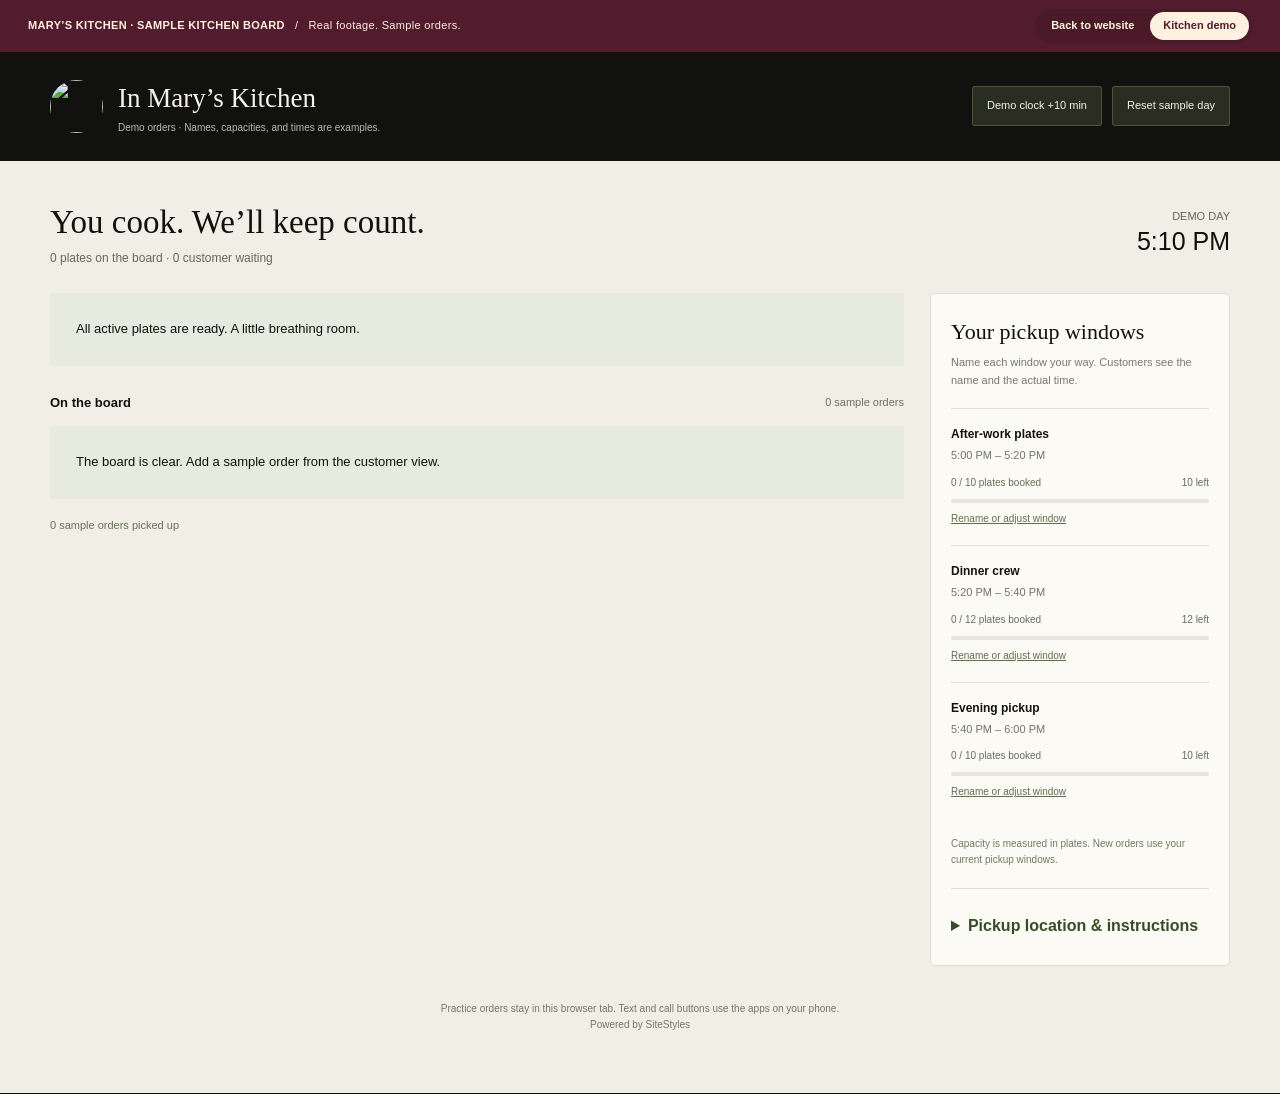
==== two-plates/kitchen.html @ 12875b67 "Back up two-plates/kitchen.html" ====
<!doctype html>
<html lang="en">
<head>
<meta charset="utf-8"><meta name="viewport" content="width=device-width,initial-scale=1">
<meta name="theme-color" content="#11120f">
<title>Pickup board · Mary’s Kitchen</title>
<meta name="description" content="A moving design preview for Mary’s Kitchen, created by SiteStyles. Explore the menu, real video clips, and a sample pickup workflow.">
<style>
@font-face{font-family:'Playfair Display';src:url(../assets/mary-editorial.otf);font-display:swap}
:root{--ink:#11120f;--paper:#f6f2e9;--gold:#e8bd69;--muted:#b9b9a9;--green:#b6d9a7;--line:rgba(232,189,105,.23);--serif:'Playfair Display',Georgia,serif;--sans:'DM Sans',Arial,sans-serif}
*{box-sizing:border-box}html{scroll-behavior:smooth;scroll-padding-top:108px}body{margin:0;background:var(--ink);color:var(--paper);font-family:var(--sans);font-size:15px;line-height:1.6}button,input,select{font:inherit}button,a{touch-action:manipulation}button{cursor:pointer}button:disabled{cursor:not-allowed;opacity:.45}a{color:inherit;text-decoration:none}button:focus-visible,a:focus-visible,select:focus-visible,input:focus-visible{outline:3px solid #97b7ff;outline-offset:4px}button{border:0}button,a,input,select{-webkit-tap-highlight-color:transparent}img,video{display:block;width:100%;object-fit:cover}h1,h2,h3,p{margin:0}h1,h2,h3{font-weight:500}button:active{transform:translateY(1px)}[hidden]{display:none!important}.wrap{width:min(1180px,calc(100% - 80px));margin-inline:auto}.eyebrow{font-size:11px;letter-spacing:.19em;text-transform:uppercase;font-weight:700}.muted{color:var(--muted)}.serif{font-family:var(--serif)}.gold{color:var(--gold)}.previewbar{position:relative;z-index:12;background:#e8bd69;color:#292315;display:flex;justify-content:space-between;align-items:center;gap:15px;padding:9px 28px;font-size:11px;letter-spacing:.03em;flex-wrap:wrap}.previewbar strong{font-weight:700}.view-switch{display:flex;background:rgba(17,18,15,.12);padding:3px;border-radius:20px;gap:3px}.view-switch button{background:transparent;border-radius:18px;color:#2b2518;padding:5px 13px;font-size:11px;font-weight:600}.view-switch button[aria-pressed=true]{background:var(--ink);color:var(--paper)}.site-nav{position:sticky;top:0;z-index:10;background:rgba(17,18,15,.96);border-bottom:1px solid var(--line);backdrop-filter:blur(18px)}.nav-inner{height:87px;display:flex;align-items:center;justify-content:space-between;gap:24px}.brand{display:flex;gap:12px;align-items:center;flex-shrink:0}.brand img{width:59px;height:59px;border-radius:50%}.brand-name{font-family:var(--serif);font-size:21px;line-height:1.1}.brand-name small{font-family:var(--sans);display:block;font-size:8px;letter-spacing:.32em;margin-top:7px;color:var(--gold)}.nav-links{display:flex;align-items:center;gap:30px;font-size:12px}.nav-links a{transition:color .2s}.nav-links a:hover{color:var(--gold)}.bag{display:flex;align-items:center;gap:12px;background:var(--gold);color:#211b10;padding:12px 19px;border-radius:3px;font-size:12px;font-weight:700}.bag span{background:var(--ink);color:var(--paper);width:23px;height:23px;display:grid;place-items:center;border-radius:50%;font-size:11px}.hero{position:relative;overflow:hidden;min-height:650px;display:grid;align-items:center}.hero-content{position:relative;z-index:2;padding-block:80px;pointer-events:none}.hero-content>*{pointer-events:auto}.hero-kicker{display:flex;align-items:center;gap:13px;color:var(--gold)}.hero-kicker:before{content:'';width:35px;height:1px;background:var(--gold)}.hero h1{font-family:var(--serif);font-size:clamp(66px,7.4vw,106px);line-height:1.02;letter-spacing:-.055em;max-width:690px;margin-top:24px}.hero h1 em{font-weight:500;color:var(--gold)}.hero p{max-width:340px;margin-top:25px;color:#d8d7c9;font-size:14px;line-height:1.8}.hero-buttons{display:flex;gap:23px;align-items:center;margin-top:30px}.btn{padding:15px 24px;border-radius:3px;display:inline-flex;align-items:center;justify-content:center;gap:16px;background:var(--gold);color:#221c10;font-size:12px;font-weight:700;transition:background .25s,transform .25s}.btn span{font-family:Arial,sans-serif}.btn:hover{background:#f1ce8b;transform:translateY(-2px)}.btn-dark{background:var(--ink);color:var(--paper)}.btn-dark:hover{background:#34362c}.text-link{font-size:12px;border-bottom:1px solid var(--line);padding-bottom:4px}.hero-media{position:absolute;width:56%;right:0;top:0;bottom:0;overflow:hidden;background:#29231b}.hero-media video{height:100%;object-position:center}.hero-media:after{content:'';position:absolute;inset:0;background:linear-gradient(90deg,var(--ink) 0%,rgba(17,18,15,.78) 8%,rgba(17,18,15,.08) 65%),linear-gradient(0deg,rgba(17,18,15,.33),transparent 45%)}.hero-label{position:absolute;right:34px;bottom:30px;z-index:2;font-size:10px;letter-spacing:.09em;color:#fff;text-shadow:0 1px 5px #000}.round-stamp{position:absolute;right:39px;top:45px;width:111px;height:111px;border:1px solid rgba(246,242,233,.5);border-radius:50%;display:flex;align-items:center;justify-content:center;text-align:center;z-index:2;font-family:var(--serif);font-size:17px;line-height:1.25;transform:rotate(12deg);backdrop-filter:blur(12px);background:#17191044;animation:stampFloat 6s ease-in-out infinite}.round-stamp span{font-size:25px;color:var(--gold)}.motion-control{background:rgba(17,18,15,.65);color:var(--paper);border:1px solid #ffffff55;position:absolute;right:31px;top:184px;z-index:3;padding:8px 13px;border-radius:20px;font-size:10px}.ticker{overflow:hidden;border-block:1px solid var(--line);background:#1b1d16;padding:15px 0;color:var(--gold)}.ticker-track{display:flex;width:max-content;gap:38px;animation:marquee 30s linear infinite;font-size:11px;letter-spacing:.22em;white-space:nowrap}.ticker-track span{display:flex;gap:38px}.ticker i{font-style:normal}.section{padding:88px 0}.section-heading{display:flex;justify-content:space-between;gap:28px;align-items:flex-end;margin-bottom:34px}.section-heading h2{font-family:var(--serif);font-size:clamp(34px,4vw,51px);letter-spacing:-.04em;line-height:1.13;margin-top:10px}.section-heading p{max-width:320px;font-size:12px}.menu-section{background:var(--paper);color:var(--ink)}.menu-section .eyebrow{color:#7c5924}.menu-note{font-size:11px;color:#66675b;border-bottom:1px solid #d8d3c6;padding-bottom:15px;margin-bottom:28px}.menu-grid{display:grid;grid-template-columns:1.15fr 1fr;gap:32px}.food-image{position:relative;overflow:hidden;aspect-ratio:1.42;background:#d0b286}.food-image img{height:100%;transition:transform .7s}.food-card:hover img{transform:scale(1.045)}.food-tag{position:absolute;left:17px;top:17px;font-size:9px;letter-spacing:.09em;text-transform:uppercase;padding:7px 11px;border-radius:2px;background:var(--paper);color:var(--ink)}.food-detail{padding-top:21px}.food-title{display:flex;justify-content:space-between;align-items:baseline;gap:10px}.food-title h3{font-family:var(--serif);font-size:26px;letter-spacing:-.035em}.food-title .price{font-size:15px;white-space:nowrap}.food-detail p{color:#64665b;font-size:12px;margin-top:5px;min-height:40px;max-width:390px}.food-action{margin-top:17px;display:flex;align-items:center;gap:15px}.food-action select{background:transparent;border:0;border-bottom:1px solid #c6c0b1;padding:10px 20px 10px 0;font-size:12px;min-width:0;flex:1;color:var(--ink);border-radius:0}.add-btn{background:var(--ink);color:var(--paper);font-size:11px;font-weight:600;padding:12px 20px;border-radius:3px;white-space:nowrap;transition:background .2s}.add-btn:hover{background:#4d4939}.extras{border-top:1px solid #d8d3c6;margin-top:36px;padding-top:23px;display:flex;align-items:center;justify-content:space-between;gap:20px}.extras h3{font-family:var(--serif);font-size:23px}.extras p{font-size:11px;color:#64665b}.extras .text-link{border-color:#8c744e;white-space:nowrap}.story-section{position:relative;overflow:hidden}.story-section:before{content:'M';position:absolute;font-family:var(--serif);font-size:480px;line-height:1;color:#e8bd6905;right:0;top:10px;pointer-events:none}.stories{display:flex;gap:22px;overflow-x:auto;scroll-snap-type:x mandatory;scrollbar-width:thin;scrollbar-color:#9f8053 #292b22;padding-bottom:18px;position:relative}.reel{flex:0 0 calc((100% - 44px)/3);scroll-snap-align:start;position:relative;aspect-ratio:.7;min-width:0;overflow:hidden;border-radius:4px;background:#2a2c23}.reel img{height:100%;transition:transform .8s}.reel:hover img{transform:scale(1.06)}.reel:after{content:'';position:absolute;inset:0;background:linear-gradient(0deg,#080a08eb,transparent 64%);pointer-events:none}.reel-info{position:absolute;z-index:1;bottom:25px;left:22px;right:20px}.reel-info h3{font-family:var(--serif);font-size:26px;line-height:1.2}.reel-info p{font-size:10px;color:#d7d8cb;margin-top:9px}.play-btn{position:absolute;z-index:2;top:18px;right:18px;width:43px;height:43px;border-radius:50%;background:#f6f2e9ed;color:var(--ink);display:grid;place-items:center;font-size:15px;transition:transform .3s}.play-btn:hover{transform:scale(1.1)}.story-nav{display:flex;gap:9px}.round-btn{width:39px;height:39px;border:1px solid var(--line);color:var(--paper);background:transparent;border-radius:50%;font-size:18px}.about-line{display:grid;grid-template-columns:1fr 1fr;gap:70px;align-items:center;border-top:1px solid var(--line);margin-top:55px;padding-top:44px}.about-line h3{font-family:var(--serif);font-size:36px;line-height:1.25;letter-spacing:-.035em}.about-line p{font-size:13px;color:var(--muted);max-width:390px}.pickup-band{padding:62px 0;background:#d8ad5e;color:var(--ink)}.pickup-content{display:flex;align-items:center;justify-content:space-between;gap:30px}.pickup-content h2{font-family:var(--serif);font-size:42px;line-height:1.1;letter-spacing:-.04em;margin-top:10px}.pickup-content p{font-size:12px;margin-top:12px;max-width:390px}.footer{padding:48px 0 25px}.footer-inner{display:flex;align-items:center;justify-content:space-between;gap:25px}.footer-inner .brand{opacity:.9}.footer-links{display:flex;gap:25px;font-size:11px}.powered{text-align:center;color:#969b89;font-size:10px;margin-top:36px;padding-top:20px;border-top:1px solid var(--line)}.powered a{color:var(--gold)}.reveal{animation:fadeUp .8s both}.hero h1{animation:fadeUp .9s both}.hero p{animation:fadeUp 1s .1s both}.hero-buttons{animation:fadeUp 1s .2s both}.paused *, .paused *:before,.paused *:after{animation-play-state:paused!important}.toast{position:fixed;z-index:30;bottom:25px;left:50%;transform:translate(-50%,30px);background:var(--gold);color:var(--ink);padding:13px 22px;border-radius:4px;box-shadow:0 12px 45px #0004;font-size:12px;opacity:0;transition:opacity .3s,transform .3s;pointer-events:none;max-width:calc(100% - 30px);text-align:center}.toast.show{opacity:1;transform:translate(-50%,0)}
dialog{color:var(--ink);border:0;padding:0;background:var(--paper);max-height:91dvh;box-shadow:0 24px 120px #0009}dialog::backdrop{background:#080a08bb;backdrop-filter:blur(5px)}.drawer{margin:0 0 0 auto;height:100dvh;max-height:100dvh;width:min(490px,100%);max-width:100%;padding:28px;overflow-y:auto}.dialog-head{display:flex;align-items:center;justify-content:space-between;gap:20px;margin-bottom:20px}.dialog-head h2{font-family:var(--serif);font-size:30px}.close-btn{background:#e4dfd4;color:var(--ink);border-radius:50%;height:36px;width:36px;flex-shrink:0;font-size:21px}.demo-note{background:#e9e1cf;border-radius:3px;padding:11px 13px;font-size:11px;color:#665437;margin-bottom:20px}.cart-empty{text-align:center;padding:70px 20px}.cart-empty h3{font-family:var(--serif);font-size:29px}.cart-empty p{color:#64665b;font-size:12px;margin:10px 0 24px}.cart-row{border-bottom:1px solid #d8d3c6;padding:15px 0;display:flex;justify-content:space-between;gap:20px}.cart-row strong{font-size:13px;font-weight:600;display:block}.cart-row small{font-size:10px;color:#6b6d61}.qty{display:flex;align-items:center;gap:12px;margin-top:6px;font-size:12px}.qty button{width:28px;height:28px;background:#e6e0d4;border-radius:50%;color:var(--ink)}.total{display:flex;justify-content:space-between;margin:21px 0;font-size:17px}.checkout-label{font-size:11px;letter-spacing:.11em;text-transform:uppercase;font-weight:700;margin-top:24px;margin-bottom:12px;display:block}.slot-choices{display:grid;gap:9px}.slot-choice{display:flex;justify-content:space-between;align-items:center;border:1px solid #cbc4b5;background:transparent;color:var(--ink);text-align:left;padding:12px;border-radius:3px;gap:15px}.slot-choice.selected{border-color:#494e3e;background:#e4e7dc;box-shadow:inset 3px 0 0 #494e3e}.slot-choice strong{font-size:12px;display:block}.slot-choice small{font-size:11px;color:#64665b;display:block}.slot-choice .capacity{font-size:10px;white-space:nowrap;color:#4e5b3b}.name-input{width:100%;border:1px solid #c7c1b3;background:#fff9;padding:12px;border-radius:3px;font-size:16px;color:var(--ink)}.wide-btn{width:100%;margin-top:23px}.tiny{font-size:10px;color:#696c5f;line-height:1.5;margin-top:10px}.confirm{padding:35px;text-align:center;width:min(440px,calc(100% - 32px));border-radius:6px}.confirm-mark{font-family:var(--serif);font-size:45px;color:#556849;margin-bottom:10px}.confirm h2{font-family:var(--serif);font-size:31px;line-height:1.2}.confirm p{font-size:13px;margin-top:13px}.confirm .btn{margin-top:24px}.video-dialog{background:#090b08;width:min(450px,calc(100% - 24px));border-radius:5px;overflow:hidden}.video-dialog video{max-height:79dvh;object-fit:contain;width:100%}.video-dialog .close-btn{position:absolute;z-index:2;right:12px;top:12px}.poster-dialog{width:min(520px,calc(100% - 24px));background:#11120f;padding:10px;overflow:auto}.poster-dialog .close-btn{position:sticky;top:8px;float:right;z-index:2}.poster-dialog img{height:auto;object-fit:contain}.error-message{font-size:12px;color:#9c3022;margin-top:10px}
/* Mary's private work screen: all records here are demonstration data. */
.kitchen{background:#f1eee5;color:var(--ink);min-height:850px;padding-bottom:60px}.kitchen-header{background:var(--ink);color:var(--paper);padding:25px 0}.kitchen-header .wrap{display:flex;justify-content:space-between;align-items:center;gap:20px}.kitchen-title{display:flex;align-items:center;gap:15px}.kitchen-title img{width:53px;height:53px;border-radius:50%}.kitchen-title h1{font-family:var(--serif);font-size:27px}.kitchen-title p{font-size:10px;color:var(--muted)}.kitchen-header button{background:#2a2d22;color:var(--paper);border:1px solid var(--line);padding:10px 14px;border-radius:3px;font-size:11px}.kitchen-top{display:flex;justify-content:space-between;align-items:center;gap:20px;padding-top:35px;padding-bottom:25px}.kitchen-top h2{font-family:var(--serif);font-size:33px}.kitchen-top p{font-size:12px;color:#65695b}.clock{text-align:right;font-size:11px;color:#65695b}.clock strong{display:block;font-size:25px;color:var(--ink);font-weight:500;line-height:1.2}.kitchen-columns{display:grid;grid-template-columns:1fr 300px;gap:26px;align-items:start}.next-card{background:#242a1e;color:var(--paper);padding:25px;border-radius:5px;position:relative;overflow:hidden}.next-card .eyebrow{color:var(--gold)}.next-card h3{overflow-wrap:anywhere;font-family:var(--serif);font-size:29px;margin-top:10px}.next-card p{font-size:12px;color:#d9ddcc;margin-top:8px}.next-card .btn{margin-top:20px;padding:12px 18px}.next-header{display:flex;justify-content:space-between;gap:12px;align-items:center}.flag{display:inline-flex;font-size:10px;align-items:center;gap:6px;padding:5px 9px;border-radius:3px;white-space:nowrap;font-weight:600}.flag.late{background:#f1d6ce;color:#8e3423}.flag.soon{background:#f2dfae;color:#735614}.flag.waiting{background:#e7daf5;color:#624189}.flag.good{background:#dbe8d0;color:#38552a}.flag.neutral{background:#e6e5dd;color:#505749}.queue-title{display:flex;align-items:center;justify-content:space-between;margin:27px 0 13px;font-size:12px}.queue-title h3{font-weight:700;font-size:13px}.order-row{background:#fcfaf4;border:1px solid #dfddd3;border-radius:4px;padding:19px;margin-bottom:11px;animation:fadeUp .35s both}.order-head{display:flex;justify-content:space-between;align-items:flex-start;gap:14px}.order-head h3{overflow-wrap:anywhere;font-size:14px;font-weight:600}.order-head small{font-size:10px;color:#727567}.order-flags{display:flex;gap:6px;flex-wrap:wrap;margin-top:10px}.order-items{font-size:12px;margin-top:10px;color:#555d4a}.order-foot{display:flex;justify-content:space-between;align-items:center;gap:12px;margin-top:16px;padding-top:12px;border-top:1px solid #e9e6dc}.order-foot small{font-size:10px;color:#77796e}.order-btn{font-size:11px;font-weight:600;background:#313b27;color:#f6f2e9;padding:9px 13px;border-radius:3px}.ready-btn{background:#e3e8dc;color:#35452a}.kitchen-side{background:#fcfaf4;border:1px solid #dedbcf;border-radius:5px;padding:20px}.kitchen-side h3{font-family:var(--serif);font-size:22px}.kitchen-side>p{font-size:11px;color:#757969;margin:5px 0 19px}.slot-admin{padding:16px 0;border-top:1px solid #e4e0d4}.slot-admin strong{font-size:12px;display:block}.slot-admin p{font-size:11px;color:#707665;margin:3px 0 10px}.slot-capacity{display:flex;justify-content:space-between;gap:10px;font-size:10px;color:#666e5a}.capacity-track{height:4px;background:#e6e6db;margin-top:8px;border-radius:3px;overflow:hidden}.capacity-track span{height:100%;display:block;background:#77835f}.edit-slot{background:transparent;color:#626d50;text-decoration:underline;font-size:10px;padding:8px 0 0}.slot-form{margin-top:12px;display:grid;gap:9px}.slot-form label{font-size:10px;color:#636c55;display:grid;gap:4px}.slot-form input{background:#f1eee5;color:var(--ink);border:1px solid #cbc8ba;padding:7px;border-radius:3px;min-width:0;width:100%;font-size:16px}.time-fields{display:grid;grid-template-columns:1fr 1fr;gap:8px}.slot-form button{background:#313b27;color:var(--paper);padding:8px;border-radius:3px;font-size:11px}.kitchen-info{font-size:10px;color:#727a64;margin-top:18px}.complete-count{font-size:11px;color:#667359;margin-top:18px}.kitchen-footer{font-size:10px;text-align:center;color:#727868;margin-top:35px}.no-orders{padding:26px;background:#e6eadf;font-size:13px;border-radius:3px}.bottom-nav{display:none}
@keyframes marquee{to{transform:translateX(-50%)}}@keyframes fadeUp{from{opacity:0;transform:translateY(19px)}to{opacity:1;transform:translateY(0)}}@keyframes stampFloat{0%,100%{transform:translateY(0) rotate(12deg)}50%{transform:translateY(-8px) rotate(7deg)}}
@media(min-width:1400px){.hero{min-height:720px}.hero-media{width:58%}}
@media(max-width:850px){.wrap{width:calc(100% - 44px)}.nav-links{gap:17px}.hero{min-height:590px}.hero h1{font-size:74px}.hero-media{width:64%}.hero-media:after{background:linear-gradient(90deg,var(--ink),#11120fa6 20%,#11120f08 90%),linear-gradient(0deg,#11120f55,transparent)}.section{padding:65px 0}.menu-grid{gap:22px}.food-title h3{font-size:23px}.food-title .price{font-size:13px}.round-stamp{right:20px;top:32px;width:90px;height:90px;font-size:14px}.motion-control{top:141px;right:22px}.kitchen-columns{grid-template-columns:1fr 270px;gap:18px}.kitchen-side{padding:17px}.story-section .section-heading p{max-width:260px}.reel-info h3{font-size:24px}.reel-info{left:17px;bottom:18px}.about-line{gap:35px}.about-line h3{font-size:31px}}
@media(max-width:620px){body{font-size:14px}.wrap{width:calc(100% - 36px)}.previewbar{padding:9px 14px;gap:8px;font-size:9px;justify-content:center}.previewbar .preview-detail{display:none}.view-switch button{font-size:10px;padding:5px 16px}.nav-inner{height:75px;gap:13px}.brand{gap:8px}.brand img{width:49px;height:49px}.brand-name{font-size:18px}.brand-name small{font-size:7px;margin-top:6px;letter-spacing:.22em}.nav-links{display:none}.bag{padding:9px 11px;gap:8px;font-size:11px}.bag span{width:22px;height:22px}.hero{min-height:720px;align-items:start}.hero-content{padding-top:39px;padding-bottom:345px}.hero h1{font-size:67px;margin-top:17px;max-width:360px;line-height:1.02}.hero p{font-size:12px;max-width:300px;margin-top:17px}.hero .eyebrow{font-size:9px}.hero-buttons{gap:22px;margin-top:23px}.btn{padding:13px 20px;font-size:11px}.text-link{font-size:11px}.hero-media{top:280px;left:0;right:0;bottom:0;width:100%}.hero-media video{object-position:center 53%}.hero-media:after{background:linear-gradient(180deg,var(--ink),#11120f77 12%,transparent 48%),linear-gradient(0deg,#11120f77,transparent 30%)}.round-stamp{top:auto;bottom:31px;right:22px;width:90px;height:90px;font-size:14px}.motion-control{top:auto;bottom:30px;right:auto;left:18px}.hero-label{bottom:80px;left:20px;right:auto;font-size:9px;max-width:170px;line-height:1.5}.hero-kicker:before{width:25px}.ticker{padding:12px 0}.ticker-track{font-size:9px;gap:25px}.ticker-track span{gap:25px}.section{padding:49px 0}.section-heading{display:block;margin-bottom:23px}.section-heading h2{font-size:38px}.section-heading p{margin-top:14px;font-size:11px;max-width:290px}.menu-note{font-size:10px;line-height:1.6;margin-bottom:23px}.menu-grid{grid-template-columns:1fr;gap:34px}.food-image{aspect-ratio:1.35}.food-detail{padding-top:16px}.food-title h3{font-size:27px}.food-title .price{font-size:15px}.food-detail p{font-size:12px;min-height:0}.food-action{margin-top:13px}.food-action select{font-size:13px}.food-tag{font-size:9px}.extras{align-items:flex-start;margin-top:31px;padding-top:22px}.extras h3{font-size:22px}.extras p{max-width:190px;font-size:10px;margin-top:3px}.extras .text-link{margin-top:5px;font-size:10px}.story-section .section-heading{position:relative;padding-right:85px}.story-section .section-heading h2{font-size:35px}.story-section .section-heading p{font-size:11px;max-width:240px}.story-nav{position:absolute;right:0;top:30px;gap:7px}.round-btn{width:33px;height:33px;font-size:17px}.stories{gap:15px;margin-right:-18px;padding-right:18px}.reel{flex-basis:78%;aspect-ratio:.72}.reel-info h3{font-size:29px}.reel-info{left:21px;bottom:24px}.about-line{grid-template-columns:1fr;gap:20px;margin-top:32px;padding-top:30px}.about-line h3{font-size:31px}.about-line p{font-size:12px}.pickup-band{padding:40px 0}.pickup-content{display:block}.pickup-content h2{font-size:37px}.pickup-content p{font-size:11px}.pickup-content .btn{margin-top:24px}.footer{padding-top:30px}.footer-inner{align-items:flex-start;gap:15px}.footer-links{flex-direction:column;gap:8px;font-size:10px}.powered{font-size:9px;margin-top:27px;padding-top:18px}.drawer{padding:23px}.dialog-head h2{font-size:29px}.slot-choice{padding:12px 10px}.confirm{padding:28px}.kitchen-header{padding:17px 0}.kitchen-header .wrap{align-items:flex-start;gap:10px}.kitchen-title img{width:43px;height:43px}.kitchen-title{gap:10px}.kitchen-title h1{font-size:22px}.kitchen-title p{font-size:9px}.kitchen-header button{padding:8px 10px;font-size:9px}.kitchen-top{padding-block:25px;align-items:flex-start}.kitchen-top h2{font-size:29px}.kitchen-top p{font-size:11px;max-width:210px}.clock{font-size:9px;flex-shrink:0}.clock strong{font-size:22px}.kitchen-columns{display:flex;flex-direction:column}.kitchen-main,.kitchen-side{width:100%}.kitchen-side{order:2;margin-top:7px;padding:20px}.next-card{padding:21px}.next-card h3{font-size:27px}.next-card .eyebrow{font-size:10px}.next-card p{font-size:11px}.flag{font-size:9px;padding:5px 7px}.order-row{padding:16px}.order-head h3{font-size:13px}.order-foot small{max-width:180px}.slot-admin{padding-block:18px}.slot-admin strong{font-size:13px}.slot-admin p{font-size:12px}.slot-capacity{font-size:11px}.edit-slot{font-size:12px;min-height:36px}.kitchen-footer{font-size:9px}.food-action button,.food-action select{min-height:44px}}
@media(max-width:355px){.footer-inner{flex-direction:column}.footer-links{flex-direction:row;flex-wrap:wrap}.bag{font-size:10px;white-space:nowrap}.brand-name small{font-size:6px}.hero h1{font-size:58px}.hero{min-height:695px}.brand-name{font-size:16px}.brand img{width:43px;height:43px}.bag{padding:8px}.next-header{align-items:flex-start;flex-direction:column}.order-foot{align-items:flex-start}.food-title h3{font-size:24px}}
@media(prefers-reduced-motion:reduce){html{scroll-behavior:auto}*,*:before,*:after{animation:none!important;transition:none!important}.hero h1,.hero p,.hero-buttons{opacity:1}}

#customer-view{display:none!important}.previewbar{background:#531b2e;color:#fff1df}.view-switch button{color:#fff1df}.view-switch button[aria-pressed=true]{background:#fff1df;color:#531b2e}.kitchen-title img{object-fit:contain}.kitchen-header .wrap{flex-wrap:wrap}#reset-demo{margin-left:10px}

.pickup-settings { border-top: 1px solid #dfddcf; margin-top: 1.25rem; padding-top: 1.1rem; }
.pickup-settings summary { color: #384c2b; font-weight: 650; cursor: pointer; padding: .4rem 0; font-size: 1rem; }
.pickup-settings form { display: grid; gap: .65rem; margin-top: .65rem; }
.pickup-settings label, .contact-panel label { display: block; color: #35452a; font-weight: 600; font-size: .94rem; }
.pickup-settings input, .pickup-settings textarea, .contact-draft {
  display: block; width: 100%; min-width: 0; border: 1px solid #a7b095; border-radius: 4px;
  color: #20251b; background: #fffef9; font: inherit; font-size: 1rem; line-height: 1.45;
  padding: .65rem .75rem; margin-top: .3rem;
}
.pickup-settings textarea, .contact-draft { resize: vertical; }
.pickup-settings p, .contact-help, .contact-missing { color: #535e48; font-size: .88rem; line-height: 1.5; }
.contact-panel { background: #edf0e5; border: 1px solid #dce4cc; border-radius: 5px; padding: .9rem 1rem; margin-top: 1rem; }
.contact-panel h4 { color: #2f4226; font-size: 1.05rem; }
.contact-panel h4:focus-visible { outline: 2px solid #536644; outline-offset: 3px; }
.contact-number { display: block; margin: .2rem 0 .6rem; font-weight: 600; font-size: 1.05rem; user-select: all; overflow-wrap: anywhere; }
.contact-missing { margin-top: .5rem; }
.contact-draft { margin-bottom: .6rem; }
.contact-actions { display: flex; align-items: center; flex-wrap: wrap; gap: .5rem; margin: .35rem 0; }
.contact-actions a, .contact-actions button, .pickup-settings button {
  display: inline-flex; align-items: center; justify-content: center; min-height: 44px; padding: .5rem .85rem;
  border: 1px solid #879578; border-radius: 4px; background: #fcfaf4; color: #2d4124;
  font-family: var(--sans); font-size: .9rem; font-weight: 600; text-decoration: none; cursor: pointer;
}
.contact-actions .contact-text, .pickup-settings button { background: #334529; color: #fff; border-color: #334529; }
.contact-actions a:focus-visible, .contact-actions button:focus-visible { outline: 2px solid #304d24; outline-offset: 2px; }
.contact-actions button:disabled { opacity: .55; cursor: default; }
</style>
</head>
<body>
<div class="previewbar"><span><strong>MARY’S KITCHEN · SAMPLE KITCHEN BOARD</strong><span class="preview-detail"> &nbsp; / &nbsp; Real footage. Sample orders.</span></span><div class="view-switch" aria-label="Preview view"><button id="customer-tab" aria-pressed="true" type="button">Back to website</button><button id="kitchen-tab" aria-pressed="false" type="button">Kitchen demo</button></div></div>
<div id="customer-view">
<header class="site-nav"><div class="wrap nav-inner"><a class="brand" href="#home" aria-label="Mary’s Kitchen home"><img src="../assets/logo-clean.png" alt="Mary’s Kitchen logo"><span class="brand-name">Mary’s Kitchen<small>GOOD FOOD. GREAT VIBES.</small></span></a><nav class="nav-links" aria-label="Main navigation"><a href="#menu">The menu</a><a href="#stories">The food & the love</a><a href="#mary">Mary’s way</a></nav><button class="bag" id="open-cart" type="button">Your plate <span id="bag-count">0</span></button></div></header>
<main>
<section class="hero" id="home"><div class="hero-media"><video id="hero-video" src="../assets/hero.mp4" poster="../assets/pasta-retouched.png" muted loop playsinline aria-label="A close-up of Mary’s food from her uploaded video"></video></div><div class="wrap hero-content"><div class="eyebrow hero-kicker">Welcome to Mary’s Kitchen</div><h1>Big flavor.<br><em>Mary’s way.</em></h1><p>Rasta pasta, golden fried chicken, and something sweet. Come hungry. Leave with a good plate.</p><div class="hero-buttons"><a class="btn" href="#menu">Find your plate <span aria-hidden="true">→</span></a><a class="text-link" href="#stories">See what’s cooking ↓</a></div></div><div class="round-stamp" aria-hidden="true"><div><span>♡</span><br>Real food.<br>Made with love.</div></div><button class="motion-control" id="motion-toggle" aria-pressed="false" type="button">Pause motion</button><span class="hero-label">A LITTLE LOOK INSIDE MARY’S KITCHEN</span></section>
<div class="ticker" aria-label="Good food, great vibes, made with love"><div class="ticker-track" aria-hidden="true"><span>GOOD FOOD <i>✦</i> GREAT VIBES <i>✦</i> MADE WITH LOVE <i>✦</i> MARY’S KITCHEN <i>✦</i> GOOD FOOD <i>✦</i> GREAT VIBES <i>✦</i> MADE WITH LOVE <i>✦</i> MARY’S KITCHEN <i>✦</i></span><span>GOOD FOOD <i>✦</i> GREAT VIBES <i>✦</i> MADE WITH LOVE <i>✦</i> MARY’S KITCHEN <i>✦</i> GOOD FOOD <i>✦</i> GREAT VIBES <i>✦</i> MADE WITH LOVE <i>✦</i> MARY’S KITCHEN <i>✦</i></span></div></div>
<section class="section menu-section" id="menu"><div class="wrap"><div class="section-heading"><div><div class="eyebrow">A good plate starts here</div><h2>What are you craving?</h2></div><p>Choose your plate. Choose your pickup window.<br>We’ll keep everything together.</p></div><p class="menu-note">PREVIEW MENU · Dishes and prices are from Mary’s shared posts. Availability and pickup windows are examples. No live orders or payments.</p><div class="menu-grid">
<article class="food-card"><div class="food-image"><img src="../assets/pasta-retouched.png" alt="Mary’s creamy pasta topped with steak, extracted from her food video" loading="lazy"><span class="food-tag">Creamy · Jerk seasoned · Full of flavor</span></div><div class="food-detail"><div class="food-title"><h3>Rasta pasta</h3><span class="price" id="pasta-price">$15</span></div><p>A creamy, colorful plate with the protein you love. Photo shows a steak variation.</p><div class="food-action"><select id="protein" aria-label="Choose your rasta pasta protein"><option value="chicken">Chicken · $15</option><option value="shrimp">Shrimp · $20</option><option value="salmon">Salmon · $25</option><option value="steak">Steak · $25</option></select><button class="add-btn" id="add-pasta" type="button">Add to my plate +</button></div></div></article>
<article class="food-card"><div class="food-image"><img src="../assets/chicken-retouched.png" alt="A fried chicken plate from Mary’s uploaded food video" loading="lazy"><span class="food-tag">Golden, crispy comfort</span></div><div class="food-detail"><div class="food-title"><h3>Fried chicken plate</h3><span class="price">$20</span></div><p>Juicy fried chicken with sides. Mary sets the day’s final lineup before orders open.</p><div class="food-action"><span style="font-size:12px;flex:1;color:#66675b">A little comfort on a plate.</span><button class="add-btn" id="add-chicken" type="button">Add to my plate +</button></div></div></article>
</div><div class="extras"><div><h3>Save room for sweet.</h3><p>Cake slices and lemonade are on Mary’s shared dessert menu.</p></div><button class="text-link" id="show-desserts" type="button" style="background:transparent;color:inherit">Peek at the sweets →</button></div></div></section>
<section class="section story-section" id="stories"><div class="wrap"><div class="section-heading"><div><div class="eyebrow gold">The food. The reactions. The real thing.</div><h2>Let the plates do the talking.</h2></div><div><p class="muted">A few moments from Mary’s shared videos.<br>Swipe through. Press play. Get hungry.</p><div class="story-nav" style="margin-top:17px"><button class="round-btn" id="story-prev" aria-label="Previous video" type="button">←</button><button class="round-btn" id="story-next" aria-label="Next video" type="button">→</button></div></div></div><div class="stories" id="story-track">
<article class="reel"><img src="../assets/review.jpg" alt="A reviewer holding a plate from Mary’s Kitchen" loading="lazy"><button class="play-btn" data-clip="review" aria-label="Play the first food review video" type="button">▶</button><div class="reel-info"><div class="eyebrow gold">The first-bite reaction</div><h3>A plate.<br>A whole experience.</h3><p>First-bite review · Press play</p></div></article>
<article class="reel"><img src="../assets/chicken-retouched.png" alt="A close-up of Mary’s fried chicken plate" loading="lazy"><button class="play-btn" data-clip="food" aria-label="Play Mary’s food close-up video" type="button">▶</button><div class="reel-info"><div class="eyebrow gold">Straight from the kitchen</div><h3>Look a little<br>closer.</h3><p>Mary’s real food · Shared video</p></div></article>
<article class="reel"><img src="../assets/car-review.jpg" alt="A customer trying a plate in a car in the uploaded review video" loading="lazy"><button class="play-btn" data-clip="car-review" aria-label="Play the second food review video" type="button">▶</button><div class="reel-info"><div class="eyebrow gold">Another first bite</div><h3>Good food.<br>Real reactions.</h3><p>First-bite review · Press play</p></div></article>
</div><div class="about-line" id="mary"><div><div class="eyebrow gold" style="margin-bottom:13px">A little Mary in every plate</div><h3>“I’m in the<br>kitchen, y’all.”</h3></div><div><p>Good food. Great vibes. Always. A place for Mary’s cooking, her latest plates, and all that personality—in one delicious little corner of the internet.</p><a class="text-link" href="https://www.instagram.com/marys_kitchen95/" target="_blank" rel="noopener" style="display:inline-block;margin-top:19px">Keep up with Mary →</a></div></div></div></section>
<section class="pickup-band"><div class="wrap pickup-content"><div><div class="eyebrow">Your plate. Your pickup window.</div><h2>A good meal.<br>A little less waiting.</h2><p>Choose a named pickup window when you order, then keep your order details close.</p></div><button class="btn btn-dark" id="pickup-cta" type="button">Build your plate <span aria-hidden="true">→</span></button></div></section>
</main><footer class="footer"><div class="wrap"><div class="footer-inner"><a class="brand" href="#home"><img src="../assets/logo-clean.png" alt=""><span class="brand-name">Mary’s Kitchen<small>REAL FOOD. MADE WITH LOVE.</small></span></a><div class="footer-links"><a href="#menu">Explore the menu</a><a href="https://www.instagram.com/marys_kitchen95/" target="_blank" rel="noopener">@marys_kitchen95 →</a></div></div><div class="powered">Powered by <a href="https://sitestyles.net" target="_blank" rel="noopener">SiteStyles</a> &nbsp;·&nbsp; Custom website design preview</div></div></footer>
</div>
<section class="kitchen" id="kitchen-view" hidden aria-label="Mary’s sample kitchen dashboard"><div class="kitchen-header"><div class="wrap"><div class="kitchen-title"><img src="../assets/logo-clean.png" alt=""><div><h1>In Mary’s Kitchen</h1><p>Demo orders · Names, capacities, and times are examples.</p></div></div><div><button id="advance-clock" type="button">Demo clock +10 min</button><button id="reset-demo" type="button">Reset sample day</button></div></div></div><div class="wrap"><div class="kitchen-top"><div><h2>You cook. We’ll keep count.</h2><p id="kitchen-summary"></p></div><div class="clock">DEMO DAY<strong id="demo-clock"></strong></div></div><div class="kitchen-columns"><div class="kitchen-main"><div id="next-order"></div><div class="queue-title"><h3>On the board</h3><span id="active-count" style="font-size:11px;color:#6b735f"></span></div><div id="order-board"></div><div id="complete-count" class="complete-count"></div></div><aside class="kitchen-side"><h3>Your pickup windows</h3><p>Name each window your way. Customers see the name and the actual time.</p><div id="slot-admin"></div><div class="kitchen-info">Capacity is measured in plates. New orders use your current pickup windows.</div>
<details class="pickup-settings"><summary>Pickup location &amp; instructions</summary>
<form id="pickup-settings">
  <label>Pickup spot<input name="location" maxlength="180" placeholder="Address or meeting point"></label>
  <label>Pickup instructions<textarea name="instructions" rows="3" maxlength="250" placeholder="Where to park or who to look for"></textarea></label>
  <p>New orders keep these details with their dinner window. You can edit an individual ready text on its ticket.</p>
  <button type="submit">Save pickup details</button><p id="pickup-saved" role="status"></p>
</form></details></aside></div><div class="kitchen-footer">Practice orders stay in this browser tab. Text and call buttons use the apps on your phone.<br>Powered by SiteStyles</div></div></section>
<dialog id="cart-dialog" class="drawer" aria-labelledby="cart-heading"><div class="dialog-head"><h2 id="cart-heading">Your next good plate.</h2><button type="button" class="close-btn" data-close="cart-dialog" aria-label="Close your plate">×</button></div><div class="demo-note">DESIGN PREVIEW · Try a sample order. Nothing is sent to Mary and no payment is taken.</div><div id="cart-content"></div></dialog>
<dialog id="confirmation" class="confirm" aria-labelledby="confirm-title"><div class="confirm-mark" aria-hidden="true">✓</div><div class="eyebrow" style="color:#656c53;margin-bottom:12px">Sample order added</div><h2 id="confirm-title">Your plate has a place.</h2><p id="confirm-copy"></p><p class="tiny">This demonstrates the pickup flow. No real order, payment, or message was sent.</p><button id="see-order" class="btn btn-dark" type="button">See it in Mary’s kitchen →</button><button data-close="confirmation" type="button" class="text-link" style="display:block;background:transparent;margin:18px auto 0;color:inherit">Back to the menu</button></dialog>
<dialog id="clip-dialog" class="video-dialog" aria-label="Play uploaded video"><button class="close-btn" data-close="clip-dialog" aria-label="Close video" type="button">×</button><video id="clip-player" controls playsinline preload="none"></video></dialog>
<dialog id="dessert-dialog" class="poster-dialog" aria-label="Mary’s shared dessert and drink menu"><button class="close-btn" data-close="dessert-dialog" aria-label="Close dessert menu" type="button">×</button><img src="../assets/dessert-menu.jpg" alt="Mary’s original shared dessert and drink menu; prices and availability require confirmation before launch"></dialog>
<div class="toast" id="toast" role="status" aria-live="polite"></div><div id="screenreader-status" role="status" aria-live="polite" style="position:absolute;width:1px;height:1px;overflow:hidden;clip-path:inset(50%)"></div>
<script src="orders.js?v=1"></script>
<script>
(()=>{'use strict';
const $=id=>document.getElementById(id), money=n=>'$'+Number(n).toFixed(n%1?2:0), esc=s=>String(s).replace(/[&<>"']/g,c=>({'&':'&amp;','<':'&lt;','>':'&gt;','"':'&quot;',"'":'&#39;'}[c]));
const demoStore = MaryOrders.read();
const { slots, orders, pickupDetails } = demoStore;
const proteins={chicken:{label:'Chicken',price:15},shrimp:{label:'Shrimp',price:20},salmon:{label:'Salmon',price:25},steak:{label:'Steak',price:25}};
let cart=[],selectedSlot='dinner',demoMinutes=demoStore.clock??(17*60+10),nextId=demoStore.nextId||205,editingSlot=null,paused=window.matchMedia('(prefers-reduced-motion: reduce)').matches,toastTimer,view='customer';
const minutes=t=>{const [h,m]=t.split(':').map(Number);return h*60+m},time=t=>{const m=typeof t==='number'?t:minutes(t),h=Math.floor(m/60)%24;return (h%12||12)+':'+String(m%60).padStart(2,'0')+' '+(h>=12?'PM':'AM')},getSlot=id=>slots.find(s=>s.id===id),plates=o=>o.items.reduce((a,i)=>a+i.qty,0),booked=id=>orders.filter(o=>o.slot===id).reduce((a,o)=>a+plates(o),0),remaining=id=>getSlot(id).cap-booked(id),cartQty=()=>cart.reduce((n,i)=>n+i.qty,0);
function toast(msg){$('toast').textContent=msg;$('toast').classList.add('show');clearTimeout(toastTimer);toastTimer=setTimeout(()=>$('toast').classList.remove('show'),2700)}
function announce(msg){$('screenreader-status').textContent=msg}
function syncMotion(){document.body.classList.toggle('paused',paused);$('motion-toggle').textContent=paused?'Resume motion':'Pause motion';$('motion-toggle').setAttribute('aria-pressed',String(paused));if(paused||view!=='customer')$('hero-video').pause();else $('hero-video').play().catch(()=>{});}
function setView(next){view=next;$('customer-view').hidden=next!=='customer';$('kitchen-view').hidden=next!=='kitchen';$('customer-tab').setAttribute('aria-pressed',String(next==='customer'));$('kitchen-tab').setAttribute('aria-pressed',String(next==='kitchen'));if(next==='kitchen')renderKitchen();syncMotion();window.scrollTo({top:0,behavior:'instant'});}
$('customer-tab').addEventListener('click',()=>{window.location.href='./'});$('kitchen-tab').addEventListener('click',()=>setView('kitchen'));$('motion-toggle').addEventListener('click',()=>{paused=!paused;syncMotion()});syncMotion();
function add(key,label,price){const item=cart.find(x=>x.key===key);if(item)item.qty++;else cart.push({key,label,price,qty:1});$('bag-count').textContent=cartQty();toast(label+' added · '+cartQty()+' plate'+(cartQty()===1?'':'s'));}
$('protein').addEventListener('change',()=>{$('pasta-price').textContent=money(proteins[$('protein').value].price)});$('add-pasta').addEventListener('click',()=>{const key=$('protein').value,p=proteins[key];add('pasta-'+key,p.label+' rasta pasta',p.price)});$('add-chicken').addEventListener('click',()=>add('fried','Fried chicken plate',20));
function renderCart(){const qty=cartQty();if(!qty){$('cart-content').innerHTML='<div class="cart-empty"><h3>Something good is waiting.</h3><p>Pick a plate from the menu to try the order flow.</p><button type="button" class="btn btn-dark" id="empty-browse">Explore the menu →</button></div>';$('empty-browse').onclick=()=>{$('cart-dialog').close();$('menu').scrollIntoView({behavior:paused?'instant':'smooth'})};return;}
const enough=remaining(selectedSlot)>=qty&&minutes(getSlot(selectedSlot).start)>demoMinutes;
$('cart-content').innerHTML=cart.map(i=>'<div class="cart-row"><div><strong>'+esc(i.label)+'</strong><small>'+money(i.price)+' each</small><div class="qty"><button type="button" data-qty="'+esc(i.key)+'" data-delta="-1" aria-label="Remove one '+esc(i.label)+'">−</button><span>'+i.qty+'</span><button type="button" data-qty="'+esc(i.key)+'" data-delta="1" aria-label="Add one '+esc(i.label)+'">+</button></div></div><strong>'+money(i.price*i.qty)+'</strong></div>').join('')+'<div class="total"><span>Sample total</span><strong>'+money(cart.reduce((n,i)=>n+i.qty*i.price,0))+'</strong></div><div class="checkout-label">Choose your pickup window</div><div class="slot-choices">'+slots.map(s=>'<button class="slot-choice '+(s.id===selectedSlot?'selected':'')+'" type="button" data-slot="'+s.id+'" aria-pressed="'+(s.id===selectedSlot)+'" '+(remaining(s.id)<qty||minutes(s.start)<=demoMinutes?'disabled':'')+'><span><strong>'+esc(s.name)+'</strong><small>'+time(s.start)+' – '+time(s.end)+'</small></span><span class="capacity">'+(minutes(s.start)<=demoMinutes?'Closed':Math.max(0,remaining(s.id))+' plates left')+'</span></button>').join('')+'</div><label class="checkout-label" for="demo-name">First name for this sample</label><input class="name-input" id="demo-name" value="Website guest" maxlength="35" autocomplete="off"><button class="btn btn-dark wide-btn" id="place-sample" type="button" '+(!enough?'disabled':'')+'>Add sample order →</button>'+(!enough?'<p class="error-message" role="alert">Choose an open window with enough space for your plates.</p>':'')+'<p class="tiny">These are sample pickup windows and plate limits. Checkout and payment are not connected.</p>';
$('cart-content').querySelectorAll('[data-qty]').forEach(b=>b.onclick=()=>{const i=cart.find(x=>x.key===b.dataset.qty);i.qty+=Number(b.dataset.delta);cart=cart.filter(x=>x.qty>0);$('bag-count').textContent=cartQty();renderCart()});$('cart-content').querySelectorAll('[data-slot]').forEach(b=>b.onclick=()=>{selectedSlot=b.dataset.slot;renderCart()});$('place-sample').onclick=placeOrder;}
function openCart(){renderCart();$('cart-dialog').showModal()}
$('open-cart').onclick=openCart;$('pickup-cta').onclick=()=>{if(cartQty())openCart();else $('menu').scrollIntoView({behavior:paused?'instant':'smooth'})};
function placeOrder(){window.location.assign('./#plate');}
$('see-order').onclick=()=>{$('confirmation').close();setView('kitchen')};
document.querySelectorAll('[data-close]').forEach(b=>b.onclick=()=>$(b.dataset.close).close());document.querySelectorAll('dialog').forEach(d=>d.addEventListener('click',e=>{if(e.target===d){const r=d.getBoundingClientRect();if(e.clientX<r.left||e.clientX>r.right||e.clientY<r.top||e.clientY>r.bottom)d.close()}}));
document.querySelectorAll('[data-clip]').forEach(b=>b.onclick=()=>{$('clip-player').src='../assets/'+b.dataset.clip+'.mp4';$('clip-dialog').showModal();$('hero-video').pause();$('clip-player').play().catch(()=>{})});$('clip-dialog').addEventListener('close',()=>{$('clip-player').pause();syncMotion()});$('show-desserts').onclick=()=>$('dessert-dialog').showModal();
function slide(dir){const track=$('story-track');track.scrollBy({left:dir*(track.querySelector('.reel').offsetWidth+22),behavior:paused?'instant':'smooth'})}$('story-next').onclick=()=>slide(1);$('story-prev').onclick=()=>slide(-1);
function due(o){return minutes(orderPickup(o).start)-demoMinutes}
function urgency(o){if(o.status==='ready')return '<span class="flag good">Ready for pickup</span>';const n=due(o);return n<0?'<span class="flag late">'+(-n)+' min behind · not ready</span>':n<=10?'<span class="flag soon">Due in '+n+' min</span>':'<span class="flag neutral">Ready by '+time(orderPickup(o).start)+'</span>';}
function action(o){return o.status==='queued'?{next:'preparing',label:'Start preparing'}:o.status==='preparing'?{next:'ready',label:'Mark ready for pickup'}:{next:'collected',label:'Mark picked up'};}
function orderPickup(order) {
  return order.pickup || MaryOrders.pickupFor(getSlot(order.slot), pickupDetails);
}
function persistKitchen() {
  MaryOrders.write({ ...demoStore, slots, orders, pickupDetails, clock: demoMinutes, nextId });
}
const settings = $('pickup-settings');
settings.elements.location.value = pickupDetails.location;
settings.elements.instructions.value = pickupDetails.instructions;
settings.addEventListener('submit', event => {
  event.preventDefault();
  pickupDetails.location = settings.elements.location.value.trim();
  pickupDetails.instructions = settings.elements.instructions.value.trim();
  try {
    persistKitchen();
    $('pickup-saved').textContent = 'Pickup details saved for new orders.';
  } catch {
    $('pickup-saved').textContent = 'This browser could not save your pickup details.';
  }
});

function updateOrder(id) {
  const order = orders.find(item => item.id === Number(id));
  if (!order || order.status === 'collected') return;
  const next = action(order).next;
  order.status = next;
  if (next === 'collected') order.waiting = 0;
  if (next === 'ready') {
    order.pickup ??= orderPickup(order);
    order.readyDraft ??= MaryOrders.readyMessage(order, order.pickup, time);
  }
  renderKitchen();
  if (next === 'ready') {
    document.getElementById('contact-title-' + order.id)?.focus();
    announce('MK-' + order.id + ' is ready for pickup. The pickup message is ready to review.');
  } else announce('MK-' + order.id + ' updated to ' + next + '.');
}

function contactPanel(order) {
  const number = MaryOrders.phoneNumber(order.contact?.phone);
  const ready = order.status === 'ready';
  const draft = ready ? order.readyDraft ?? MaryOrders.readyMessage(order, orderPickup(order), time) : '';
  const title = 'contact-title-' + order.id;
  const messageId = 'ready-message-' + order.id;
  if (!number && !ready) return '<p class="contact-missing">No mobile number was saved with this order.</p>';
  const numberLine = number
    ? '<span class="contact-number">' + esc(order.contact.phone) + '</span>'
    : '<p class="contact-missing">No mobile number was saved with this order. You can still copy the pickup message.</p>';
  const editor = ready ? '<label for="' + messageId + '">Pickup text</label>' +
    '<textarea class="contact-draft" id="' + messageId + '" rows="5" maxlength="1200">' + esc(draft) + '</textarea>' : '';
  const textButton = ready && number ? '<a class="contact-text" href="' + esc(MaryOrders.textLink(number, draft)) + '">Text customer</a>' : '';
  const callButton = number ? '<a href="tel:' + number + '">Call customer</a>' : '';
  const copyMessage = ready ? '<button type="button" data-copy="message">Copy message</button>' : '';
  const copyNumber = number ? '<button type="button" data-copy="number">Copy number</button>' : '';
  const help = ready && number ? '<p class="contact-help">Review your text here, then send it in Messages. If the draft opens blank, tap Copy message and paste it.</p>' : '';
  return '<section class="contact-panel" data-contact="' + order.id + '" aria-labelledby="' + title + '">' +
    '<h4 id="' + title + '" tabindex="-1">' + (ready ? 'Ready for pickup' : 'Pickup contact') + '</h4>' +
    numberLine + editor + '<div class="contact-actions">' + textButton + callButton + copyMessage + copyNumber + '</div>' + help + '</section>';
}

const board = $('order-board');
board.addEventListener('input', event => {
  if (!event.target.matches('.contact-draft')) return;
  const panel = event.target.closest('[data-contact]');
  const order = orders.find(item => item.id === Number(panel.dataset.contact));
  const draft = event.target.value;
  order.readyDraft = draft;
  const textButton = panel.querySelector('.contact-text');
  if (textButton) textButton.href = MaryOrders.textLink(MaryOrders.phoneNumber(order.contact.phone), draft);
  try { persistKitchen(); } catch { toast('This browser could not save the edited text. You can still copy it.'); }
});
board.addEventListener('click', async event => {
  const action = event.target.closest('button[data-copy]');
  if (!action) return;
  const panel = action.closest('[data-contact]');
  const isMessage = action.dataset.copy === 'message';
  const field = panel.querySelector(isMessage ? '.contact-draft' : '.contact-number');
  const text = isMessage ? field.value : field.textContent;
  try {
    await navigator.clipboard.writeText(text);
    toast(isMessage ? 'Pickup message copied.' : 'Phone number copied.');
  } catch {
    if (isMessage) { field.focus(); field.select(); }
    else {
      const range = document.createRange();
      range.selectNodeContents(field);
      const selection = window.getSelection();
      selection.removeAllRanges();
      selection.addRange(range);
    }
    toast('Selected. Use Copy on your device.');
  }
});
function kitchenItem(item, index) {
  if (!Array.isArray(item.sides)) return esc(item.qty) + ' × ' + esc(item.label);
  return '<strong>Plate ' + (index + 1) + ' · ' + esc(item.label) + '</strong><br>' +
    'Sides · ' + item.sides.map(esc).join(' and ') + '<br>Drink · ' + esc(item.drink || 'No drink') +
    '<br>Dessert · ' + esc(item.dessert || 'No dessert');
}
function renderKitchen(){try{persistKitchen()}catch{toast('This browser could not save the kitchen board.')}const active=orders.filter(o=>o.status!=='collected'),sorted=[...active].sort((a,b)=>(a.status==='ready')-(b.status==='ready')||minutes(orderPickup(a).start)-minutes(orderPickup(b).start)||a.id-b.id),next=sorted.find(o=>o.status!=='ready');$('demo-clock').textContent=time(demoMinutes);$('active-count').textContent=active.length+' sample orders';$('kitchen-summary').textContent=active.reduce((n,o)=>n+plates(o),0)+' plates on the board · '+active.filter(o=>o.waiting).length+' customer waiting';
if(next){const a=action(next);$('next-order').innerHTML='<div class="next-card"><div class="next-header"><span class="eyebrow">Make next · earliest ready-by time</span>'+urgency(next)+'</div><h3>'+esc(next.name)+' <span style="font:11px var(--sans);color:#bdc5ac">/ MK-'+next.id+'</span></h3><p>'+next.items.map(kitchenItem).join('<br><br>')+'</p><p>'+esc(orderPickup(next).name)+' · ready by '+time(orderPickup(next).start)+(next.waiting?' · Customer checked in '+next.waiting+' min ago':'')+'</p><button class="btn" type="button" data-order="'+next.id+'">'+a.label+' →</button></div>'}else $('next-order').innerHTML='<div class="no-orders">All active plates are ready. A little breathing room.</div>';
$('order-board').innerHTML=sorted.map(o=>{const s=orderPickup(o),a=action(o);return '<article class="order-row"><div class="order-head"><div><h3>'+esc(o.name)+'</h3><small>MK-'+o.id+' · '+esc(s.name)+'<br>'+time(s.start)+' – '+time(s.end)+'</small></div><span class="flag '+(o.status==='preparing'?'soon':o.status==='ready'?'good':'neutral')+'">'+({queued:'In the queue',preparing:'Preparing',ready:'Ready'})[o.status]+'</span></div><div class="order-flags">'+urgency(o)+(o.waiting?'<span class="flag waiting">Customer waiting · '+o.waiting+' min</span>':'')+'</div><p class="order-items">'+o.items.map(kitchenItem).join('<br><br>')+'</p>'+contactPanel(o)+'<div class="order-foot"><small>Sample order · payment not connected</small><button class="order-btn '+(o.status==='ready'?'ready-btn':'')+'" type="button" data-order="'+o.id+'">'+a.label+'</button></div></article>'}).join('')||'<p class="no-orders">The board is clear. Add a sample order from the customer view.</p>';
$('complete-count').textContent=orders.filter(o=>o.status==='collected').length+' sample orders picked up';document.querySelectorAll('[data-order]').forEach(b=>b.onclick=()=>updateOrder(b.dataset.order));renderSlots();}
function renderSlots(){$('slot-admin').innerHTML=slots.map(s=>'<div class="slot-admin"><strong>'+esc(s.name)+'</strong><p>'+time(s.start)+' – '+time(s.end)+'</p><div class="slot-capacity"><span>'+booked(s.id)+' / '+s.cap+' plates booked</span><span>'+Math.max(0,remaining(s.id))+' left</span></div><div class="capacity-track"><span style="width:'+Math.min(100,booked(s.id)/s.cap*100)+'%"></span></div><button class="edit-slot" data-edit="'+s.id+'" type="button">'+(editingSlot===s.id?'Close editor':'Rename or adjust window')+'</button>'+(editingSlot===s.id?'<form class="slot-form" data-form="'+s.id+'"><label>Window name<input name="name" value="'+esc(s.name)+'" maxlength="35" required></label><div class="time-fields"><label>Starts<input name="start" type="time" value="'+s.start+'" required></label><label>Ends<input name="end" type="time" value="'+s.end+'" required></label></div><label>Plate limit<input name="cap" type="number" min="'+Math.max(1,booked(s.id))+'" max="100" value="'+s.cap+'" required></label><button type="submit">Save this window</button><span class="error-message" role="alert"></span></form>':'')+'</div>').join('');document.querySelectorAll('[data-edit]').forEach(b=>b.onclick=()=>{editingSlot=editingSlot===b.dataset.edit?null:b.dataset.edit;renderSlots()});document.querySelectorAll('[data-form]').forEach(f=>f.onsubmit=e=>{e.preventDefault();const d=new FormData(f),s=getSlot(f.dataset.form),start=d.get('start'),end=d.get('end'),name=d.get('name').trim(),cap=Number(d.get('cap'));if(!name||minutes(end)<=minutes(start)||cap<Math.max(1,booked(s.id))||cap>100||!Number.isInteger(cap)){f.querySelector('.error-message').textContent='Use a name, an end time after the start, and a whole-number limit that fits booked plates.';return;}s.name=name;s.start=start;s.end=end;s.cap=cap;editingSlot=null;renderKitchen();toast('Pickup window updated in both views');});}
$('reset-demo').onclick=()=>{sessionStorage.removeItem(MaryOrders.storageKey);location.reload()};
$('advance-clock').onclick=()=>{demoMinutes+=10;orders.forEach(o=>{if(o.waiting&&o.status!=='collected')o.waiting+=10});renderKitchen();announce('Demo clock advanced ten minutes. Order alerts updated.');};
setView('kitchen');document.addEventListener('visibilitychange',()=>{if(document.hidden)$('hero-video').pause();else syncMotion()});
})();
</script>
</body>
</html>
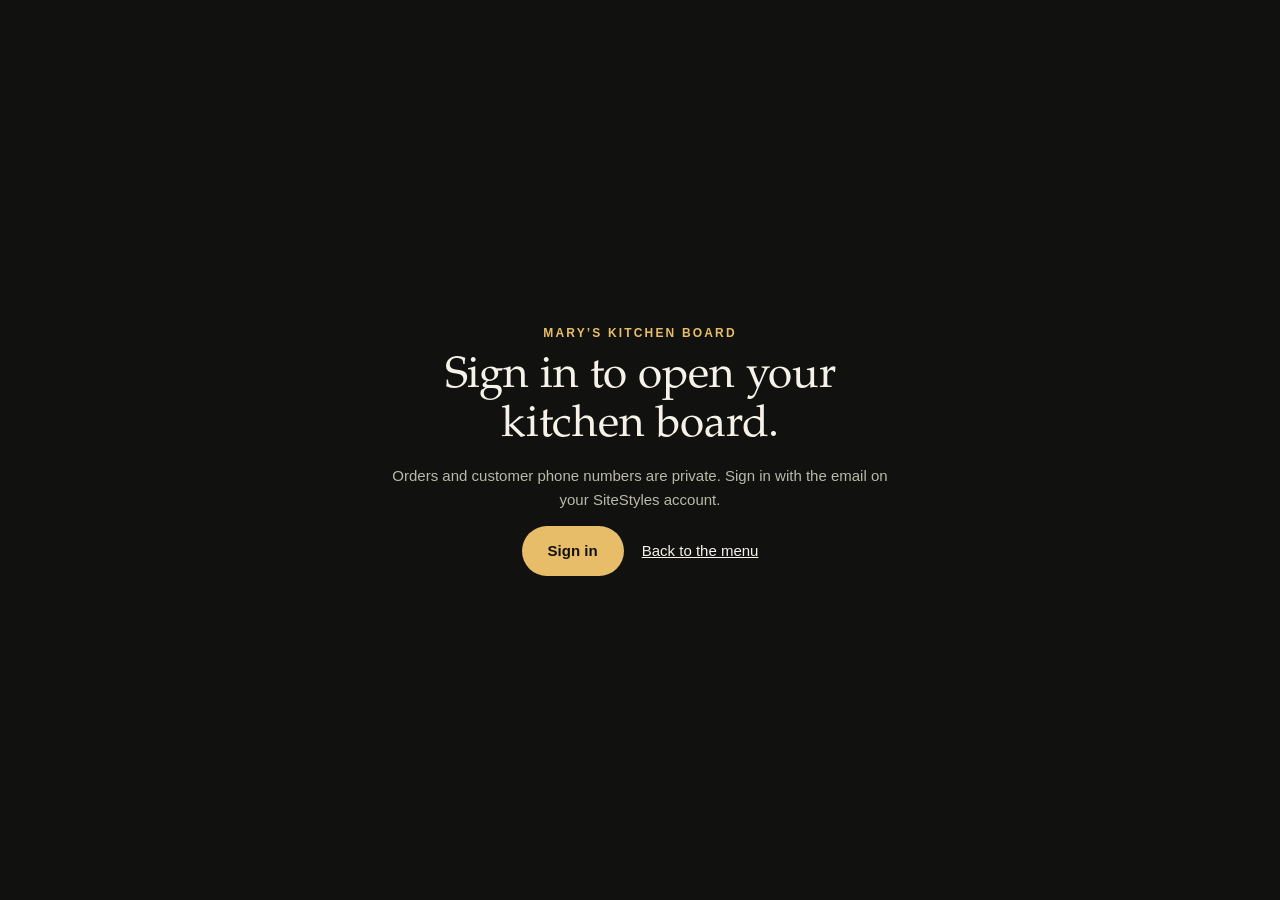
==== commit b8b19ee4: "Connect Mary's two-plates site to SiteStyles; add photos, videos and fonts - Orders save to SiteStyl" ====
--- a/two-plates/kitchen.html
+++ b/two-plates/kitchen.html
@@ -47,10 +47,11 @@
 .contact-actions .contact-text, .pickup-settings button { background: #334529; color: #fff; border-color: #334529; }
 .contact-actions a:focus-visible, .contact-actions button:focus-visible { outline: 2px solid #304d24; outline-offset: 2px; }
 .contact-actions button:disabled { opacity: .55; cursor: default; }
+.mk-locked{min-height:100vh;display:grid;place-items:center;padding:32px 20px;background:var(--ink);color:var(--paper);text-align:center}.mk-locked>div{max-width:520px}.mk-locked h1{font-family:var(--serif);font-size:clamp(30px,6vw,44px);line-height:1.1;margin:10px 0 14px}.mk-locked p{color:var(--muted)}.mk-locked .eyebrow{color:var(--gold);letter-spacing:.18em;font-size:12px}.mk-locked-btn{display:inline-block;margin-top:14px;background:var(--gold);color:var(--ink);font-weight:700;padding:13px 26px;border-radius:999px}.mk-locked-link{display:inline-block;margin:14px 0 0 14px;text-decoration:underline}
 </style>
 </head>
 <body>
-<div class="previewbar"><span><strong>MARY’S KITCHEN · SAMPLE KITCHEN BOARD</strong><span class="preview-detail"> &nbsp; / &nbsp; Real footage. Sample orders.</span></span><div class="view-switch" aria-label="Preview view"><button id="customer-tab" aria-pressed="true" type="button">Back to website</button><button id="kitchen-tab" aria-pressed="false" type="button">Kitchen demo</button></div></div>
+<div class="previewbar"><span><strong>MARY’S KITCHEN · KITCHEN BOARD</strong><span class="preview-detail"> &nbsp; / &nbsp; Live orders from your website.</span></span><div class="view-switch" aria-label="Preview view"><button id="customer-tab" aria-pressed="true" type="button">Back to website</button><button id="kitchen-tab" aria-pressed="false" type="button">Kitchen demo</button></div></div>
 <div id="customer-view">
 <header class="site-nav"><div class="wrap nav-inner"><a class="brand" href="#home" aria-label="Mary’s Kitchen home"><img src="../assets/logo-clean.png" alt="Mary’s Kitchen logo"><span class="brand-name">Mary’s Kitchen<small>GOOD FOOD. GREAT VIBES.</small></span></a><nav class="nav-links" aria-label="Main navigation"><a href="#menu">The menu</a><a href="#stories">The food & the love</a><a href="#mary">Mary’s way</a></nav><button class="bag" id="open-cart" type="button">Your plate <span id="bag-count">0</span></button></div></header>
 <main>
@@ -68,22 +69,22 @@
 <section class="pickup-band"><div class="wrap pickup-content"><div><div class="eyebrow">Your plate. Your pickup window.</div><h2>A good meal.<br>A little less waiting.</h2><p>Choose a named pickup window when you order, then keep your order details close.</p></div><button class="btn btn-dark" id="pickup-cta" type="button">Build your plate <span aria-hidden="true">→</span></button></div></section>
 </main><footer class="footer"><div class="wrap"><div class="footer-inner"><a class="brand" href="#home"><img src="../assets/logo-clean.png" alt=""><span class="brand-name">Mary’s Kitchen<small>REAL FOOD. MADE WITH LOVE.</small></span></a><div class="footer-links"><a href="#menu">Explore the menu</a><a href="https://www.instagram.com/marys_kitchen95/" target="_blank" rel="noopener">@marys_kitchen95 →</a></div></div><div class="powered">Powered by <a href="https://sitestyles.net" target="_blank" rel="noopener">SiteStyles</a> &nbsp;·&nbsp; Custom website design preview</div></div></footer>
 </div>
-<section class="kitchen" id="kitchen-view" hidden aria-label="Mary’s sample kitchen dashboard"><div class="kitchen-header"><div class="wrap"><div class="kitchen-title"><img src="../assets/logo-clean.png" alt=""><div><h1>In Mary’s Kitchen</h1><p>Demo orders · Names, capacities, and times are examples.</p></div></div><div><button id="advance-clock" type="button">Demo clock +10 min</button><button id="reset-demo" type="button">Reset sample day</button></div></div></div><div class="wrap"><div class="kitchen-top"><div><h2>You cook. We’ll keep count.</h2><p id="kitchen-summary"></p></div><div class="clock">DEMO DAY<strong id="demo-clock"></strong></div></div><div class="kitchen-columns"><div class="kitchen-main"><div id="next-order"></div><div class="queue-title"><h3>On the board</h3><span id="active-count" style="font-size:11px;color:#6b735f"></span></div><div id="order-board"></div><div id="complete-count" class="complete-count"></div></div><aside class="kitchen-side"><h3>Your pickup windows</h3><p>Name each window your way. Customers see the name and the actual time.</p><div id="slot-admin"></div><div class="kitchen-info">Capacity is measured in plates. New orders use your current pickup windows.</div>
+<section class="kitchen" id="kitchen-view" hidden aria-label="Mary’s kitchen board"><div class="kitchen-header"><div class="wrap"><div class="kitchen-title"><img src="../assets/logo-clean.png" alt=""><div><h1>In Mary’s Kitchen</h1><p>Live orders · Times are New York time.</p></div></div><div><button id="advance-clock" type="button" hidden>Demo clock +10 min</button><button id="reset-demo" type="button" hidden>Reset sample day</button></div></div></div><div class="wrap"><div class="kitchen-top"><div><h2>You cook. We’ll keep count.</h2><p id="kitchen-summary"></p></div><div class="clock">DEMO DAY<strong id="demo-clock"></strong></div></div><div class="kitchen-columns"><div class="kitchen-main"><div id="next-order"></div><div class="queue-title"><h3>On the board</h3><span id="active-count" style="font-size:11px;color:#6b735f"></span></div><div id="order-board"></div><div id="complete-count" class="complete-count"></div></div><aside class="kitchen-side"><h3>Your pickup windows</h3><p>Name each window your way. Customers see the name and the actual time.</p><div id="slot-admin"></div><div class="kitchen-info">Capacity is measured in plates. New orders use your current pickup windows.</div>
 <details class="pickup-settings"><summary>Pickup location &amp; instructions</summary>
 <form id="pickup-settings">
   <label>Pickup spot<input name="location" maxlength="180" placeholder="Address or meeting point"></label>
   <label>Pickup instructions<textarea name="instructions" rows="3" maxlength="250" placeholder="Where to park or who to look for"></textarea></label>
   <p>New orders keep these details with their dinner window. You can edit an individual ready text on its ticket.</p>
   <button type="submit">Save pickup details</button><p id="pickup-saved" role="status"></p>
-</form></details></aside></div><div class="kitchen-footer">Practice orders stay in this browser tab. Text and call buttons use the apps on your phone.<br>Powered by SiteStyles</div></div></section>
+</form></details></aside></div><div class="kitchen-footer">Orders are saved to your SiteStyles account. Text and call buttons use the apps on your phone.<br>Powered by SiteStyles</div></div></section>
 <dialog id="cart-dialog" class="drawer" aria-labelledby="cart-heading"><div class="dialog-head"><h2 id="cart-heading">Your next good plate.</h2><button type="button" class="close-btn" data-close="cart-dialog" aria-label="Close your plate">×</button></div><div class="demo-note">DESIGN PREVIEW · Try a sample order. Nothing is sent to Mary and no payment is taken.</div><div id="cart-content"></div></dialog>
 <dialog id="confirmation" class="confirm" aria-labelledby="confirm-title"><div class="confirm-mark" aria-hidden="true">✓</div><div class="eyebrow" style="color:#656c53;margin-bottom:12px">Sample order added</div><h2 id="confirm-title">Your plate has a place.</h2><p id="confirm-copy"></p><p class="tiny">This demonstrates the pickup flow. No real order, payment, or message was sent.</p><button id="see-order" class="btn btn-dark" type="button">See it in Mary’s kitchen →</button><button data-close="confirmation" type="button" class="text-link" style="display:block;background:transparent;margin:18px auto 0;color:inherit">Back to the menu</button></dialog>
 <dialog id="clip-dialog" class="video-dialog" aria-label="Play uploaded video"><button class="close-btn" data-close="clip-dialog" aria-label="Close video" type="button">×</button><video id="clip-player" controls playsinline preload="none"></video></dialog>
 <dialog id="dessert-dialog" class="poster-dialog" aria-label="Mary’s shared dessert and drink menu"><button class="close-btn" data-close="dessert-dialog" aria-label="Close dessert menu" type="button">×</button><img src="../assets/dessert-menu.jpg" alt="Mary’s original shared dessert and drink menu; prices and availability require confirmation before launch"></dialog>
 <div class="toast" id="toast" role="status" aria-live="polite"></div><div id="screenreader-status" role="status" aria-live="polite" style="position:absolute;width:1px;height:1px;overflow:hidden;clip-path:inset(50%)"></div>
-<script src="orders.js?v=1"></script>
+<script src="orders.js?v=3"></script>
 <script>
-(()=>{'use strict';
+MaryOrders.boot('board', ()=>{'use strict';
 const $=id=>document.getElementById(id), money=n=>'$'+Number(n).toFixed(n%1?2:0), esc=s=>String(s).replace(/[&<>"']/g,c=>({'&':'&amp;','<':'&lt;','>':'&gt;','"':'&quot;',"'":'&#39;'}[c]));
 const demoStore = MaryOrders.read();
 const { slots, orders, pickupDetails } = demoStore;
@@ -99,7 +100,7 @@
 $('protein').addEventListener('change',()=>{$('pasta-price').textContent=money(proteins[$('protein').value].price)});$('add-pasta').addEventListener('click',()=>{const key=$('protein').value,p=proteins[key];add('pasta-'+key,p.label+' rasta pasta',p.price)});$('add-chicken').addEventListener('click',()=>add('fried','Fried chicken plate',20));
 function renderCart(){const qty=cartQty();if(!qty){$('cart-content').innerHTML='<div class="cart-empty"><h3>Something good is waiting.</h3><p>Pick a plate from the menu to try the order flow.</p><button type="button" class="btn btn-dark" id="empty-browse">Explore the menu →</button></div>';$('empty-browse').onclick=()=>{$('cart-dialog').close();$('menu').scrollIntoView({behavior:paused?'instant':'smooth'})};return;}
 const enough=remaining(selectedSlot)>=qty&&minutes(getSlot(selectedSlot).start)>demoMinutes;
-$('cart-content').innerHTML=cart.map(i=>'<div class="cart-row"><div><strong>'+esc(i.label)+'</strong><small>'+money(i.price)+' each</small><div class="qty"><button type="button" data-qty="'+esc(i.key)+'" data-delta="-1" aria-label="Remove one '+esc(i.label)+'">−</button><span>'+i.qty+'</span><button type="button" data-qty="'+esc(i.key)+'" data-delta="1" aria-label="Add one '+esc(i.label)+'">+</button></div></div><strong>'+money(i.price*i.qty)+'</strong></div>').join('')+'<div class="total"><span>Sample total</span><strong>'+money(cart.reduce((n,i)=>n+i.qty*i.price,0))+'</strong></div><div class="checkout-label">Choose your pickup window</div><div class="slot-choices">'+slots.map(s=>'<button class="slot-choice '+(s.id===selectedSlot?'selected':'')+'" type="button" data-slot="'+s.id+'" aria-pressed="'+(s.id===selectedSlot)+'" '+(remaining(s.id)<qty||minutes(s.start)<=demoMinutes?'disabled':'')+'><span><strong>'+esc(s.name)+'</strong><small>'+time(s.start)+' – '+time(s.end)+'</small></span><span class="capacity">'+(minutes(s.start)<=demoMinutes?'Closed':Math.max(0,remaining(s.id))+' plates left')+'</span></button>').join('')+'</div><label class="checkout-label" for="demo-name">First name for this sample</label><input class="name-input" id="demo-name" value="Website guest" maxlength="35" autocomplete="off"><button class="btn btn-dark wide-btn" id="place-sample" type="button" '+(!enough?'disabled':'')+'>Add sample order →</button>'+(!enough?'<p class="error-message" role="alert">Choose an open window with enough space for your plates.</p>':'')+'<p class="tiny">These are sample pickup windows and plate limits. Checkout and payment are not connected.</p>';
+$('cart-content').innerHTML=cart.map(i=>'<div class="cart-row"><div><strong>'+esc(i.label)+'</strong><small>'+money(i.price)+' each</small><div class="qty"><button type="button" data-qty="'+esc(i.key)+'" data-delta="-1" aria-label="Remove one '+esc(i.label)+'">−</button><span>'+i.qty+'</span><button type="button" data-qty="'+esc(i.key)+'" data-delta="1" aria-label="Add one '+esc(i.label)+'">+</button></div></div><strong>'+money(i.price*i.qty)+'</strong></div>').join('')+'<div class="total"><span>Sample total</span><strong>'+money(cart.reduce((n,i)=>n+i.qty*i.price,0))+'</strong></div><div class="checkout-label">Choose your pickup window</div><div class="slot-choices">'+slots.map(s=>'<button class="slot-choice '+(s.id===selectedSlot?'selected':'')+'" type="button" data-slot="'+s.id+'" aria-pressed="'+(s.id===selectedSlot)+'" '+(remaining(s.id)<qty||minutes(s.start)<=demoMinutes?'disabled':'')+'><span><strong>'+esc(s.name)+'</strong><small>'+time(s.start)+' – '+time(s.end)+'</small></span><span class="capacity">'+(minutes(s.start)<=demoMinutes?'Closed':Math.max(0,remaining(s.id))+' plates left')+'</span></button>').join('')+'</div><label class="checkout-label" for="demo-name">First name for this sample</label><input class="name-input" id="demo-name" value="Website guest" maxlength="35" autocomplete="off"><button class="btn btn-dark wide-btn" id="place-sample" type="button" '+(!enough?'disabled':'')+'>Add sample order →</button>'+(!enough?'<p class="error-message" role="alert">Choose an open window with enough space for your plates.</p>':'')+'<p class="tiny">Your pickup windows and plate limits. Changes apply to new orders. Payment isn’t online yet.</p>';
 $('cart-content').querySelectorAll('[data-qty]').forEach(b=>b.onclick=()=>{const i=cart.find(x=>x.key===b.dataset.qty);i.qty+=Number(b.dataset.delta);cart=cart.filter(x=>x.qty>0);$('bag-count').textContent=cartQty();renderCart()});$('cart-content').querySelectorAll('[data-slot]').forEach(b=>b.onclick=()=>{selectedSlot=b.dataset.slot;renderCart()});$('place-sample').onclick=placeOrder;}
 function openCart(){renderCart();$('cart-dialog').showModal()}
 $('open-cart').onclick=openCart;$('pickup-cta').onclick=()=>{if(cartQty())openCart();else $('menu').scrollIntoView({behavior:paused?'instant':'smooth'})};
@@ -210,15 +211,17 @@
     'Sides · ' + item.sides.map(esc).join(' and ') + '<br>Drink · ' + esc(item.drink || 'No drink') +
     '<br>Dessert · ' + esc(item.dessert || 'No dessert');
 }
-function renderKitchen(){try{persistKitchen()}catch{toast('This browser could not save the kitchen board.')}const active=orders.filter(o=>o.status!=='collected'),sorted=[...active].sort((a,b)=>(a.status==='ready')-(b.status==='ready')||minutes(orderPickup(a).start)-minutes(orderPickup(b).start)||a.id-b.id),next=sorted.find(o=>o.status!=='ready');$('demo-clock').textContent=time(demoMinutes);$('active-count').textContent=active.length+' sample orders';$('kitchen-summary').textContent=active.reduce((n,o)=>n+plates(o),0)+' plates on the board · '+active.filter(o=>o.waiting).length+' customer waiting';
+function renderKitchen(){try{persistKitchen()}catch{toast('This browser could not save the kitchen board.')}const active=orders.filter(o=>o.status!=='collected'),sorted=[...active].sort((a,b)=>(a.status==='ready')-(b.status==='ready')||minutes(orderPickup(a).start)-minutes(orderPickup(b).start)||a.id-b.id),next=sorted.find(o=>o.status!=='ready');$('demo-clock').textContent=time(demoMinutes);$('active-count').textContent=active.length+' orders';$('kitchen-summary').textContent=active.reduce((n,o)=>n+plates(o),0)+' plates on the board · '+active.filter(o=>o.waiting).length+' customer waiting';
 if(next){const a=action(next);$('next-order').innerHTML='<div class="next-card"><div class="next-header"><span class="eyebrow">Make next · earliest ready-by time</span>'+urgency(next)+'</div><h3>'+esc(next.name)+' <span style="font:11px var(--sans);color:#bdc5ac">/ MK-'+next.id+'</span></h3><p>'+next.items.map(kitchenItem).join('<br><br>')+'</p><p>'+esc(orderPickup(next).name)+' · ready by '+time(orderPickup(next).start)+(next.waiting?' · Customer checked in '+next.waiting+' min ago':'')+'</p><button class="btn" type="button" data-order="'+next.id+'">'+a.label+' →</button></div>'}else $('next-order').innerHTML='<div class="no-orders">All active plates are ready. A little breathing room.</div>';
-$('order-board').innerHTML=sorted.map(o=>{const s=orderPickup(o),a=action(o);return '<article class="order-row"><div class="order-head"><div><h3>'+esc(o.name)+'</h3><small>MK-'+o.id+' · '+esc(s.name)+'<br>'+time(s.start)+' – '+time(s.end)+'</small></div><span class="flag '+(o.status==='preparing'?'soon':o.status==='ready'?'good':'neutral')+'">'+({queued:'In the queue',preparing:'Preparing',ready:'Ready'})[o.status]+'</span></div><div class="order-flags">'+urgency(o)+(o.waiting?'<span class="flag waiting">Customer waiting · '+o.waiting+' min</span>':'')+'</div><p class="order-items">'+o.items.map(kitchenItem).join('<br><br>')+'</p>'+contactPanel(o)+'<div class="order-foot"><small>Sample order · payment not connected</small><button class="order-btn '+(o.status==='ready'?'ready-btn':'')+'" type="button" data-order="'+o.id+'">'+a.label+'</button></div></article>'}).join('')||'<p class="no-orders">The board is clear. Add a sample order from the customer view.</p>';
-$('complete-count').textContent=orders.filter(o=>o.status==='collected').length+' sample orders picked up';document.querySelectorAll('[data-order]').forEach(b=>b.onclick=()=>updateOrder(b.dataset.order));renderSlots();}
+$('order-board').innerHTML=sorted.map(o=>{const s=orderPickup(o),a=action(o);return '<article class="order-row"><div class="order-head"><div><h3>'+esc(o.name)+'</h3><small>MK-'+o.id+' · '+esc(s.name)+'<br>'+time(s.start)+' – '+time(s.end)+'</small></div><span class="flag '+(o.status==='preparing'?'soon':o.status==='ready'?'good':'neutral')+'">'+({queued:'In the queue',preparing:'Preparing',ready:'Ready'})[o.status]+'</span></div><div class="order-flags">'+urgency(o)+(o.waiting?'<span class="flag waiting">Customer waiting · '+o.waiting+' min</span>':'')+'</div><p class="order-items">'+o.items.map(kitchenItem).join('<br><br>')+'</p>'+contactPanel(o)+'<div class="order-foot"><small>Payment isn’t online yet</small><button class="order-btn '+(o.status==='ready'?'ready-btn':'')+'" type="button" data-order="'+o.id+'">'+a.label+'</button></div></article>'}).join('')||'<p class="no-orders">The board is clear. New orders from your website show up here by themselves.</p>';
+$('complete-count').textContent=orders.filter(o=>o.status==='collected').length+' orders picked up';document.querySelectorAll('[data-order]').forEach(b=>b.onclick=()=>updateOrder(b.dataset.order));renderSlots();}
 function renderSlots(){$('slot-admin').innerHTML=slots.map(s=>'<div class="slot-admin"><strong>'+esc(s.name)+'</strong><p>'+time(s.start)+' – '+time(s.end)+'</p><div class="slot-capacity"><span>'+booked(s.id)+' / '+s.cap+' plates booked</span><span>'+Math.max(0,remaining(s.id))+' left</span></div><div class="capacity-track"><span style="width:'+Math.min(100,booked(s.id)/s.cap*100)+'%"></span></div><button class="edit-slot" data-edit="'+s.id+'" type="button">'+(editingSlot===s.id?'Close editor':'Rename or adjust window')+'</button>'+(editingSlot===s.id?'<form class="slot-form" data-form="'+s.id+'"><label>Window name<input name="name" value="'+esc(s.name)+'" maxlength="35" required></label><div class="time-fields"><label>Starts<input name="start" type="time" value="'+s.start+'" required></label><label>Ends<input name="end" type="time" value="'+s.end+'" required></label></div><label>Plate limit<input name="cap" type="number" min="'+Math.max(1,booked(s.id))+'" max="100" value="'+s.cap+'" required></label><button type="submit">Save this window</button><span class="error-message" role="alert"></span></form>':'')+'</div>').join('');document.querySelectorAll('[data-edit]').forEach(b=>b.onclick=()=>{editingSlot=editingSlot===b.dataset.edit?null:b.dataset.edit;renderSlots()});document.querySelectorAll('[data-form]').forEach(f=>f.onsubmit=e=>{e.preventDefault();const d=new FormData(f),s=getSlot(f.dataset.form),start=d.get('start'),end=d.get('end'),name=d.get('name').trim(),cap=Number(d.get('cap'));if(!name||minutes(end)<=minutes(start)||cap<Math.max(1,booked(s.id))||cap>100||!Number.isInteger(cap)){f.querySelector('.error-message').textContent='Use a name, an end time after the start, and a whole-number limit that fits booked plates.';return;}s.name=name;s.start=start;s.end=end;s.cap=cap;editingSlot=null;renderKitchen();toast('Pickup window updated in both views');});}
-$('reset-demo').onclick=()=>{sessionStorage.removeItem(MaryOrders.storageKey);location.reload()};
+
 $('advance-clock').onclick=()=>{demoMinutes+=10;orders.forEach(o=>{if(o.waiting&&o.status!=='collected')o.waiting+=10});renderKitchen();announce('Demo clock advanced ten minutes. Order alerts updated.');};
 setView('kitchen');document.addEventListener('visibilitychange',()=>{if(document.hidden)$('hero-video').pause();else syncMotion()});
-})();
+// New orders and changes from other phones show up by themselves (checked every 15 seconds).
+MaryOrders.onRefresh=s=>{demoMinutes=s.clock;renderKitchen()};
+});
 </script>
 </body>
 </html>
